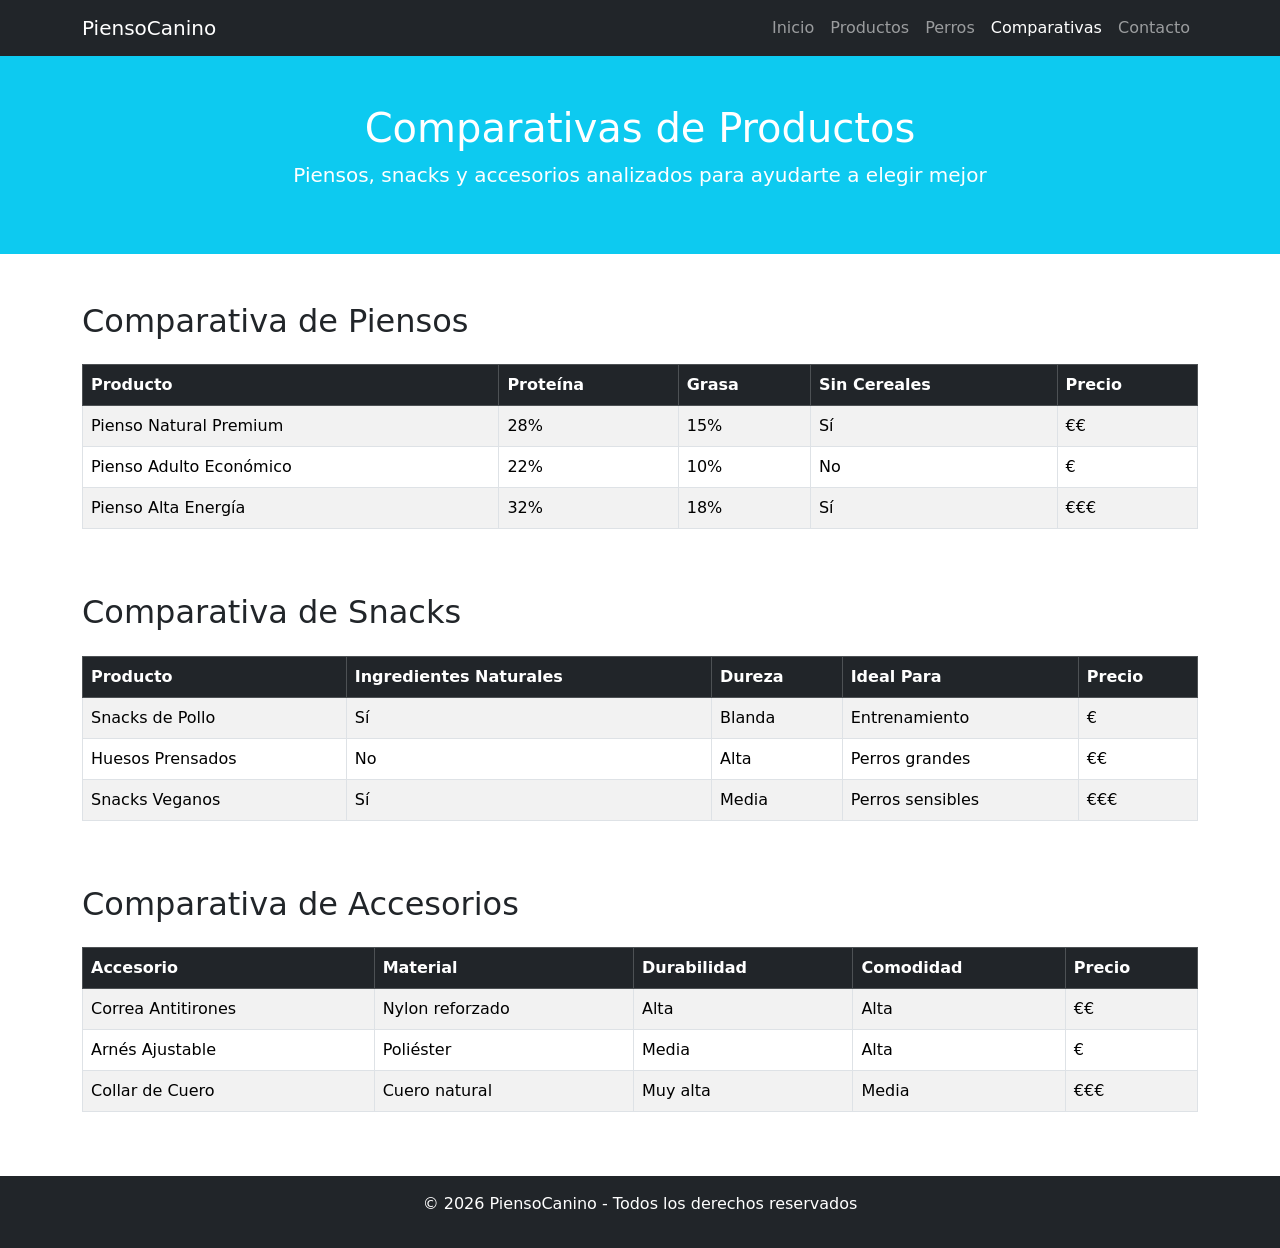
==== comparativas.html @ 204afc9a "Primer commit: estructura inicial del sitio web" ====
<!DOCTYPE html>
<html lang="es">
<head>
    <meta charset="UTF-8">
    <meta name="viewport" content="width=device-width, initial-scale=1">
    <title>PiensoCanino - Comparativas</title>

    <!-- Bootstrap CSS -->
    <link 
        href="https://cdn.jsdelivr.net/npm/bootstrap@5.3.2/dist/css/bootstrap.min.css" 
        rel="stylesheet">

    <!-- Tu CSS -->
    <link rel="stylesheet" href="estilo.css">
</head>

<body>

    <!-- NAVBAR -->
    <nav class="navbar navbar-expand-lg navbar-dark bg-dark">
        <div class="container">
            <a class="navbar-brand" href="index.html">PiensoCanino</a>

            <button class="navbar-toggler" type="button" data-bs-toggle="collapse" 
                    data-bs-target="#navbarNav" aria-controls="navbarNav" 
                    aria-expanded="false" aria-label="Toggle navigation">
                <span class="navbar-toggler-icon"></span>
            </button>

            <div class="collapse navbar-collapse" id="navbarNav">
                <ul class="navbar-nav ms-auto">

                    <li class="nav-item">
                        <a class="nav-link" href="index.html">Inicio</a>
                    </li>

                    <li class="nav-item">
                        <a class="nav-link" href="productos.html">Productos</a>
                    </li>

                    <li class="nav-item">
                        <a class="nav-link" href="perros.html">Perros</a>
                    </li>

                    <li class="nav-item">
                        <a class="nav-link active" href="comparativas.html">Comparativas</a>
                    </li>

                    <li class="nav-item">
                        <a class="nav-link" href="contacto.html">Contacto</a>
                    </li>

                </ul>
            </div>
        </div>
    </nav>

    <!-- HEADER -->
    <header class="bg-info text-white text-center py-5">
        <h1>Comparativas de Productos</h1>
        <p class="lead">Piensos, snacks y accesorios analizados para ayudarte a elegir mejor</p>
    </header>

    <div class="container my-5">

        <!-- COMPARATIVA PIENSOS -->
        <h2 class="mb-4">Comparativa de Piensos</h2>
        <div class="table-responsive mb-5">
            <table class="table table-striped table-bordered">
                <thead class="table-dark">
                    <tr>
                        <th>Producto</th>
                        <th>Proteína</th>
                        <th>Grasa</th>
                        <th>Sin Cereales</th>
                        <th>Precio</th>
                    </tr>
                </thead>
                <tbody>
                    <tr>
                        <td>Pienso Natural Premium</td>
                        <td>28%</td>
                        <td>15%</td>
                        <td>Sí</td>
                        <td>€€</td>
                    </tr>
                    <tr>
                        <td>Pienso Adulto Económico</td>
                        <td>22%</td>
                        <td>10%</td>
                        <td>No</td>
                        <td>€</td>
                    </tr>
                    <tr>
                        <td>Pienso Alta Energía</td>
                        <td>32%</td>
                        <td>18%</td>
                        <td>Sí</td>
                        <td>€€€</td>
                    </tr>
                </tbody>
            </table>
        </div>

        <!-- COMPARATIVA SNACKS -->
        <h2 class="mb-4">Comparativa de Snacks</h2>
        <div class="table-responsive mb-5">
            <table class="table table-striped table-bordered">
                <thead class="table-dark">
                    <tr>
                        <th>Producto</th>
                        <th>Ingredientes Naturales</th>
                        <th>Dureza</th>
                        <th>Ideal Para</th>
                        <th>Precio</th>
                    </tr>
                </thead>
                <tbody>
                    <tr>
                        <td>Snacks de Pollo</td>
                        <td>Sí</td>
                        <td>Blanda</td>
                        <td>Entrenamiento</td>
                        <td>€</td>
                    </tr>
                    <tr>
                        <td>Huesos Prensados</td>
                        <td>No</td>
                        <td>Alta</td>
                        <td>Perros grandes</td>
                        <td>€€</td>
                    </tr>
                    <tr>
                        <td>Snacks Veganos</td>
                        <td>Sí</td>
                        <td>Media</td>
                        <td>Perros sensibles</td>
                        <td>€€€</td>
                    </tr>
                </tbody>
            </table>
        </div>

        <!-- COMPARATIVA ACCESORIOS -->
        <h2 class="mb-4">Comparativa de Accesorios</h2>
        <div class="table-responsive mb-5">
            <table class="table table-striped table-bordered">
                <thead class="table-dark">
                    <tr>
                        <th>Accesorio</th>
                        <th>Material</th>
                        <th>Durabilidad</th>
                        <th>Comodidad</th>
                        <th>Precio</th>
                    </tr>
                </thead>
                <tbody>
                    <tr>
                        <td>Correa Antitirones</td>
                        <td>Nylon reforzado</td>
                        <td>Alta</td>
                        <td>Alta</td>
                        <td>€€</td>
                    </tr>
                    <tr>
                        <td>Arnés Ajustable</td>
                        <td>Poliéster</td>
                        <td>Media</td>
                        <td>Alta</td>
                        <td>€</td>
                    </tr>
                    <tr>
                        <td>Collar de Cuero</td>
                        <td>Cuero natural</td>
                        <td>Muy alta</td>
                        <td>Media</td>
                        <td>€€€</td>
                    </tr>
                </tbody>
            </table>
        </div>

    </div>

    <!-- FOOTER -->
    <footer class="bg-dark text-white text-center py-3">
        <p>© 2026 PiensoCanino - Todos los derechos reservados</p>
    </footer>

    <!-- Bootstrap JS -->
    <script 
        src="https://cdn.jsdelivr.net/npm/bootstrap@5.3.2/dist/js/bootstrap.bundle.min.js">
    </script>

</body>
</html>
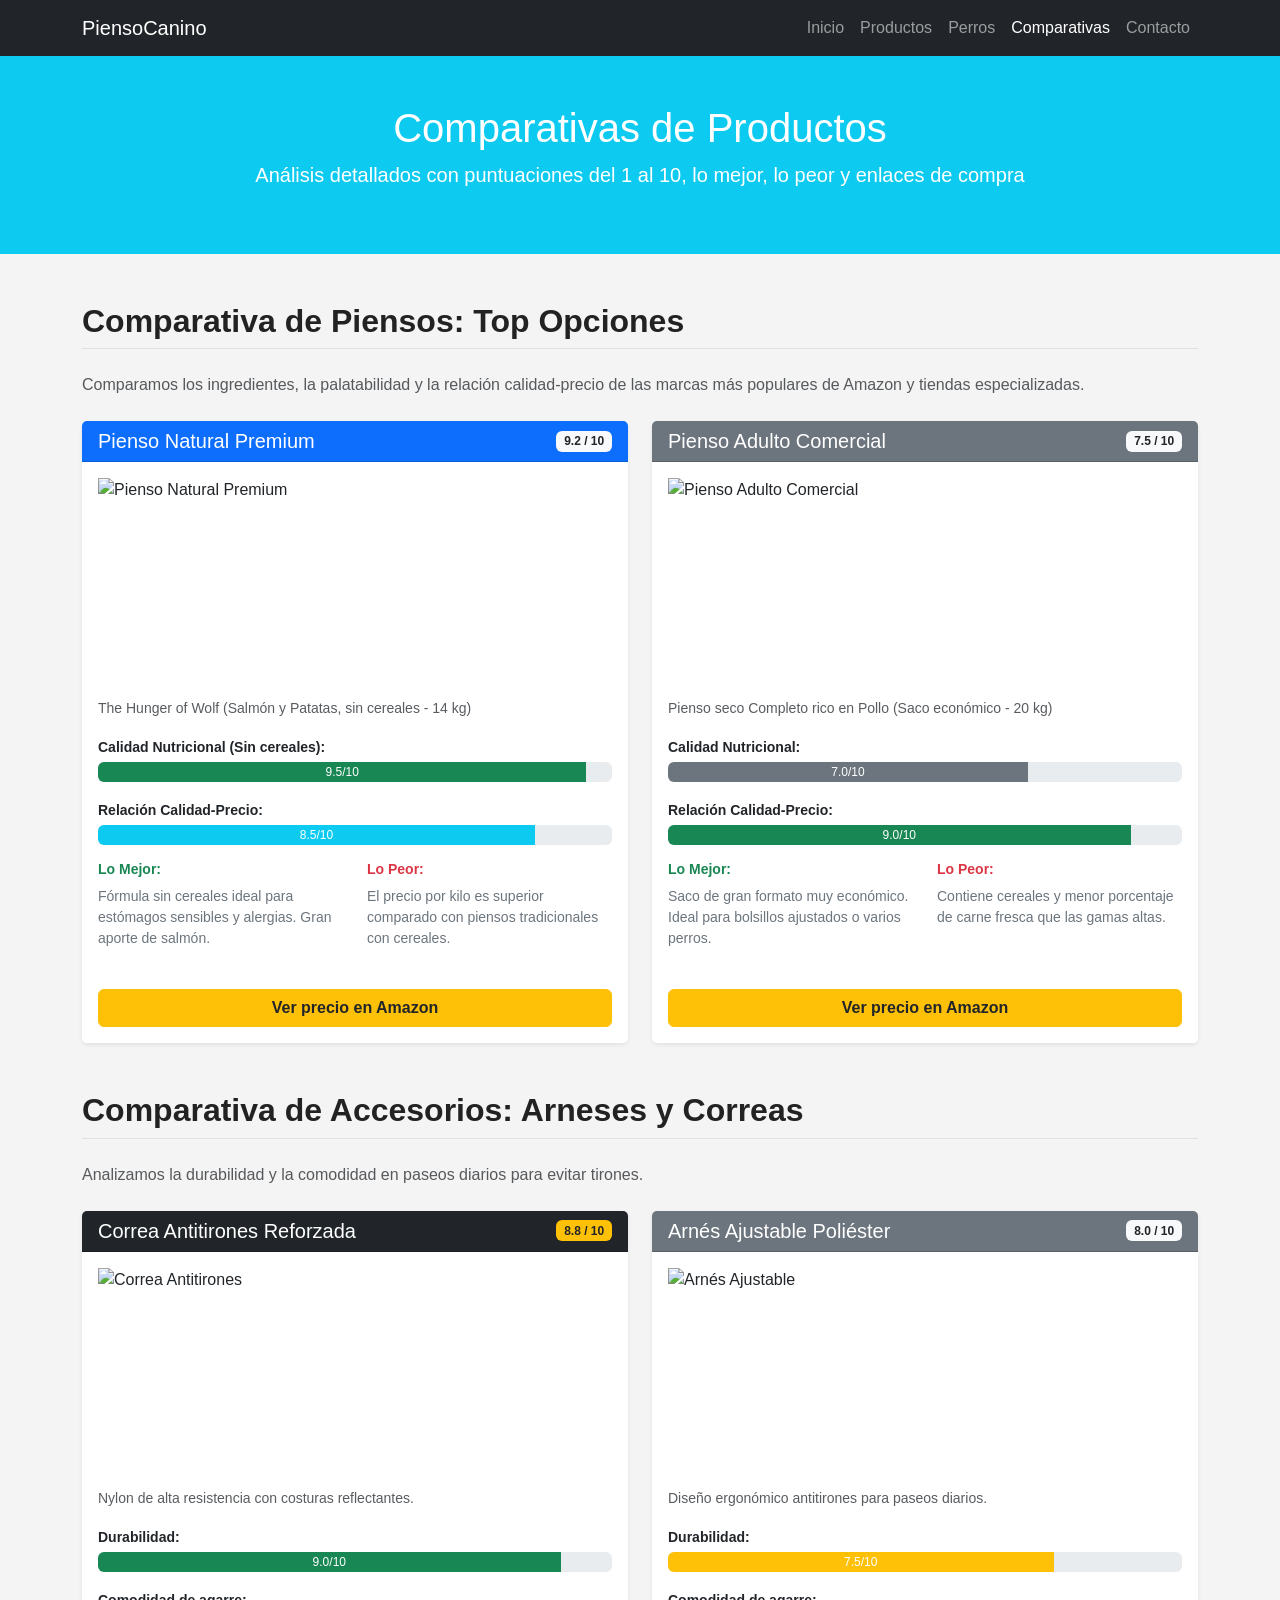
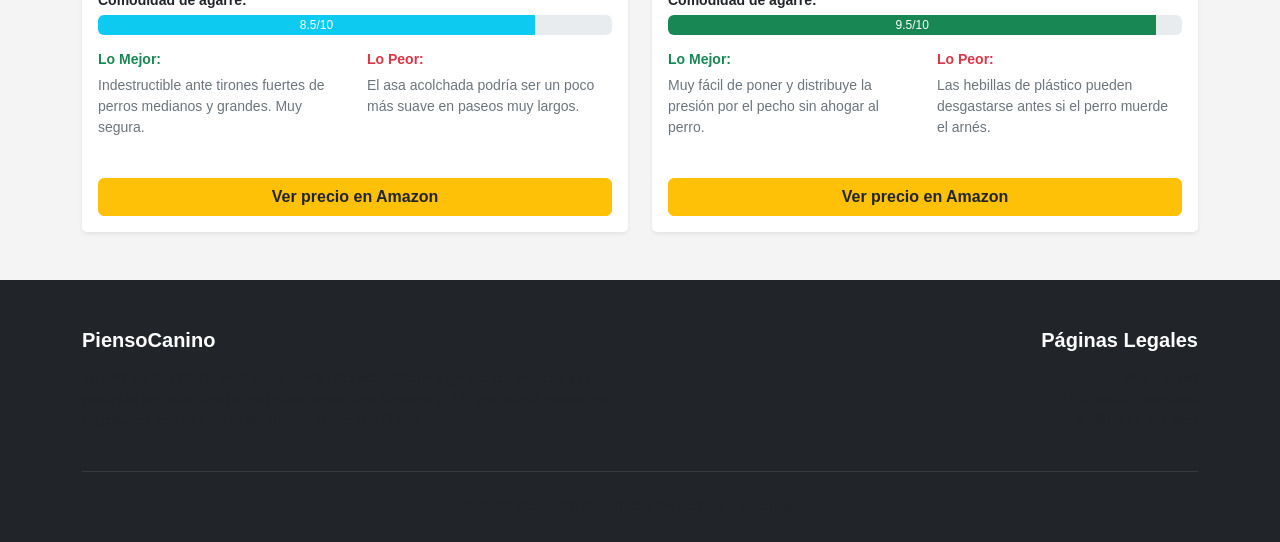
==== commit 0ec72e2f: "Añadimos nuevas cards" ====
--- a/comparativas.html
+++ b/comparativas.html
@@ -6,12 +6,17 @@
     <title>PiensoCanino - Comparativas</title>
 
     <!-- Bootstrap CSS -->
-    <link 
-        href="https://cdn.jsdelivr.net/npm/bootstrap@5.3.2/dist/css/bootstrap.min.css" 
-        rel="stylesheet">
-
-    <!-- Tu CSS -->
-    <link rel="stylesheet" href="estilo.css">
+    <link href="https://cdn.jsdelivr.net/npm/bootstrap@5.0.2/dist/css/bootstrap.min.css" 
+    rel="stylesheet" 
+    integrity="sha384-EVSTQN3/azprG1Anm3QDgpJLIm9Nao0Yz1ztcQTwFspd3yD65VohhpuuCOmLASjC" 
+    crossorigin="anonymous">
+
+    <!-- Bootstrap Icons -->
+    <link rel="stylesheet" href="https://cdn.jsdelivr.net/npm/bootstrap-icons@1.13.1/font/bootstrap-icons.min.css">
+
+    <!-- CSS personalizado -->
+    <link rel="stylesheet" href="estilos.css">
+</head>
 </head>
 
 <body>
@@ -29,27 +34,21 @@
 
             <div class="collapse navbar-collapse" id="navbarNav">
                 <ul class="navbar-nav ms-auto">
-
                     <li class="nav-item">
                         <a class="nav-link" href="index.html">Inicio</a>
                     </li>
-
                     <li class="nav-item">
                         <a class="nav-link" href="productos.html">Productos</a>
                     </li>
-
                     <li class="nav-item">
                         <a class="nav-link" href="perros.html">Perros</a>
                     </li>
-
                     <li class="nav-item">
                         <a class="nav-link active" href="comparativas.html">Comparativas</a>
                     </li>
-
                     <li class="nav-item">
                         <a class="nav-link" href="contacto.html">Contacto</a>
                     </li>
-
                 </ul>
             </div>
         </div>
@@ -58,139 +57,247 @@
     <!-- HEADER -->
     <header class="bg-info text-white text-center py-5">
         <h1>Comparativas de Productos</h1>
-        <p class="lead">Piensos, snacks y accesorios analizados para ayudarte a elegir mejor</p>
+        <p class="lead">Análisis detallados con puntuaciones del 1 al 10, lo mejor, lo peor y enlaces de compra</p>
     </header>
 
-    <div class="container my-5">
-
-        <!-- COMPARATIVA PIENSOS -->
-        <h2 class="mb-4">Comparativa de Piensos</h2>
-        <div class="table-responsive mb-5">
-            <table class="table table-striped table-bordered">
-                <thead class="table-dark">
-                    <tr>
-                        <th>Producto</th>
-                        <th>Proteína</th>
-                        <th>Grasa</th>
-                        <th>Sin Cereales</th>
-                        <th>Precio</th>
-                    </tr>
-                </thead>
-                <tbody>
-                    <tr>
-                        <td>Pienso Natural Premium</td>
-                        <td>28%</td>
-                        <td>15%</td>
-                        <td>Sí</td>
-                        <td>€€</td>
-                    </tr>
-                    <tr>
-                        <td>Pienso Adulto Económico</td>
-                        <td>22%</td>
-                        <td>10%</td>
-                        <td>No</td>
-                        <td>€</td>
-                    </tr>
-                    <tr>
-                        <td>Pienso Alta Energía</td>
-                        <td>32%</td>
-                        <td>18%</td>
-                        <td>Sí</td>
-                        <td>€€€</td>
-                    </tr>
-                </tbody>
-            </table>
+    <main class="container my-5">
+
+        <!-- ========================================== -->
+        <!-- SECCIÓN 1: COMPARATIVA DE PIENSOS           -->
+        <!-- ========================================== -->
+        <section class="mb-5">
+            <h2 class="mb-4 border-bottom pb-2">Comparativa de Piensos: Top Opciones</h2>
+            <p class="text-muted mb-4">Comparamos los ingredientes, la palatabilidad y la relación calidad-precio de las marcas más populares de Amazon y tiendas especializadas.</p>
+
+            <div class="row g-4">
+                
+                <!-- PRODUCTO 1 -->
+                <div class="col-lg-6">
+                    <div class="card h-100 shadow-sm border-primary">
+                        <div class="card-header bg-primary text-white d-flex justify-content-between align-items-center">
+                            <h5 class="mb-0">Pienso Natural Premium</h5>
+                            <span class="badge bg-light text-dark">9.2 / 10</span>
+                        </div>
+                        
+                        <!-- IMAGEN DEL PRODUCTO -->
+                        <img src="https://m.media-amazon.com/images/W/BW_MEDIAX_AVIF_MEASUREMENT_1306696-T1/images/I/71hz6jNyUwL.jpg" 
+                             class="card-img-top p-3" 
+                             alt="Pienso Natural Premium" 
+                             style="height: 220px; object-fit: contain;">
+
+                        <div class="card-body">
+                            <p class="text-muted small">The Hunger of Wolf (Salmón y Patatas, sin cereales - 14 kg)</p>
+                            
+                            <!-- Barra de Puntuación 1 -->
+                            <label class="form-label small fw-bold mb-1">Calidad Nutricional (Sin cereales):</label>
+                            <div class="progress mb-3" style="height: 20px;">
+                                <div class="progress-bar bg-success" role="progressbar" style="width: 95%;" aria-valuenow="9.5" aria-valuemin="0" aria-valuemax="10">9.5/10</div>
+                            </div>
+
+                            <!-- Barra de Puntuación 2 -->
+                            <label class="form-label small fw-bold mb-1">Relación Calidad-Precio:</label>
+                            <div class="progress mb-3" style="height: 20px;">
+                                <div class="progress-bar bg-info" role="progressbar" style="width: 85%;" aria-valuenow="8.5" aria-valuemin="0" aria-valuemax="10">8.5/10</div>
+                            </div>
+
+                            <!-- Lo mejor y lo peor -->
+                            <div class="row mt-3">
+                                <div class="col-md-6">
+                                    <h6 class="text-success fw-bold small">Lo Mejor:</h6>
+                                    <p class="small text-secondary">Fórmula sin cereales ideal para estómagos sensibles y alergias. Gran aporte de salmón.</p>
+                                </div>
+                                <div class="col-md-6">
+                                    <h6 class="text-danger fw-bold small">Lo Peor:</h6>
+                                    <p class="small text-secondary">El precio por kilo es superior comparado con piensos tradicionales con cereales.</p>
+                                </div>
+                            </div>
+                        </div>
+                        <div class="card-footer bg-white border-0 pb-3">
+                            <a href="https://amzn.to/4iUQdKy" target="_blank" rel="nofollow noopener" class="btn btn-warning w-100 fw-bold text-dark">Ver precio en Amazon</a>
+                        </div>
+                    </div>
+                </div>
+
+                <!-- PRODUCTO 2 -->
+                <div class="col-lg-6">
+                    <div class="card h-100 shadow-sm">
+                        <div class="card-header bg-secondary text-white d-flex justify-content-between align-items-center">
+                            <h5 class="mb-0">Pienso Adulto Comercial</h5>
+                            <span class="badge bg-light text-dark">7.5 / 10</span>
+                        </div>
+                        
+                        <!-- IMAGEN DEL PRODUCTO -->
+                        <img src="https://m.media-amazon.com/images/W/BW_MEDIAX_AVIF_MEASUREMENT_1306696-T1/images/I/71cfSk3klZL.jpg" 
+                             class="card-img-top p-3" 
+                             alt="Pienso Adulto Comercial" 
+                             style="height: 220px; object-fit: contain;">
+
+                        <div class="card-body">
+                            <p class="text-muted small">Pienso seco Completo rico en Pollo (Saco económico - 20 kg)</p>
+                            
+                            <!-- Barra de Puntuación 1 -->
+                            <label class="form-label small fw-bold mb-1">Calidad Nutricional:</label>
+                            <div class="progress mb-3" style="height: 20px;">
+                                <div class="progress-bar bg-secondary" role="progressbar" style="width: 70%;" aria-valuenow="7" aria-valuemin="0" aria-valuemax="10">7.0/10</div>
+                            </div>
+
+                            <!-- Barra de Puntuación 2 -->
+                            <label class="form-label small fw-bold mb-1">Relación Calidad-Precio:</label>
+                            <div class="progress mb-3" style="height: 20px;">
+                                <div class="progress-bar bg-success" role="progressbar" style="width: 90%;" aria-valuenow="9" aria-valuemin="0" aria-valuemax="10">9.0/10</div>
+                            </div>
+
+                            <!-- Lo mejor y lo peor -->
+                            <div class="row mt-3">
+                                <div class="col-md-6">
+                                    <h6 class="text-success fw-bold small">Lo Mejor:</h6>
+                                    <p class="small text-secondary">Saco de gran formato muy económico. Ideal para bolsillos ajustados o varios perros.</p>
+                                </div>
+                                <div class="col-md-6">
+                                    <h6 class="text-danger fw-bold small">Lo Peor:</h6>
+                                    <p class="small text-secondary">Contiene cereales y menor porcentaje de carne fresca que las gamas altas.</p>
+                                </div>
+                            </div>
+                        </div>
+                        <div class="card-footer bg-white border-0 pb-3">
+                            <a href="https://amzn.to/3TccFEJ" target="_blank" rel="nofollow noopener" class="btn btn-warning w-100 fw-bold text-dark">Ver precio en Amazon</a>
+                        </div>
+                    </div>
+                </div>
+
+            </div>
+        </section>
+
+        <!-- ========================================== -->
+        <!-- SECCIÓN 2: COMPARATIVA DE ACCESORIOS        -->
+        <!-- ========================================== -->
+        <section class="mb-5">
+            <h2 class="mb-4 border-bottom pb-2">Comparativa de Accesorios: Arneses y Correas</h2>
+            <p class="text-muted mb-4">Analizamos la durabilidad y la comodidad en paseos diarios para evitar tirones.</p>
+
+            <div class="row g-4">
+                
+                <!-- ACCESORIO 1 -->
+                <div class="col-lg-6">
+                    <div class="card h-100 shadow-sm">
+                        <div class="card-header bg-dark text-white d-flex justify-content-between align-items-center">
+                            <h5 class="mb-0">Correa Antitirones Reforzada</h5>
+                            <span class="badge bg-warning text-dark">8.8 / 10</span>
+                        </div>
+                        
+                        <!-- IMAGEN DEL PRODUCTO -->
+                        <img src="img/producto3.jpg" 
+                             class="card-img-top p-3" 
+                             alt="Correa Antitirones" 
+                             style="height: 220px; object-fit: contain;">
+
+                        <div class="card-body">
+                            <p class="text-muted small">Nylon de alta resistencia con costuras reflectantes.</p>
+                            
+                            <label class="form-label small fw-bold mb-1">Durabilidad:</label>
+                            <div class="progress mb-3" style="height: 20px;">
+                                <div class="progress-bar bg-success" role="progressbar" style="width: 90%;" aria-valuenow="9" aria-valuemin="0" aria-valuemax="10">9.0/10</div>
+                            </div>
+
+                            <label class="form-label small fw-bold mb-1">Comodidad de agarre:</label>
+                            <div class="progress mb-3" style="height: 20px;">
+                                <div class="progress-bar bg-info" role="progressbar" style="width: 85%;" aria-valuenow="8.5" aria-valuemin="0" aria-valuemax="10">8.5/10</div>
+                            </div>
+
+                            <div class="row mt-3">
+                                <div class="col-md-6">
+                                    <h6 class="text-success fw-bold small">Lo Mejor:</h6>
+                                    <p class="small text-secondary">Indestructible ante tirones fuertes de perros medianos y grandes. Muy segura.</p>
+                                </div>
+                                <div class="col-md-6">
+                                    <h6 class="text-danger fw-bold small">Lo Peor:</h6>
+                                    <p class="small text-secondary">El asa acolchada podría ser un poco más suave en paseos muy largos.</p>
+                                </div>
+                            </div>
+                        </div>
+                        <div class="card-footer bg-white border-0 pb-3">
+                            <a href="#" target="_blank" rel="nofollow noopener" class="btn btn-warning w-100 fw-bold text-dark">Ver precio en Amazon</a>
+                        </div>
+                    </div>
+                </div>
+
+                <!-- ACCESORIO 2 -->
+                <div class="col-lg-6">
+                    <div class="card h-100 shadow-sm">
+                        <div class="card-header bg-secondary text-white d-flex justify-content-between align-items-center">
+                            <h5 class="mb-0">Arnés Ajustable Poliéster</h5>
+                            <span class="badge bg-light text-dark">8.0 / 10</span>
+                        </div>
+                        
+                        <!-- IMAGEN DEL PRODUCTO -->
+                        <img src="img/arnes.jpg" 
+                             class="card-img-top p-3" 
+                             alt="Arnés Ajustable" 
+                             style="height: 220px; object-fit: contain;">
+
+                        <div class="card-body">
+                            <p class="text-muted small">Diseño ergonómico antitirones para paseos diarios.</p>
+                            
+                            <label class="form-label small fw-bold mb-1">Durabilidad:</label>
+                            <div class="progress mb-3" style="height: 20px;">
+                                <div class="progress-bar bg-warning" role="progressbar" style="width: 75%;" aria-valuenow="7.5" aria-valuemin="0" aria-valuemax="10">7.5/10</div>
+                            </div>
+
+                            <label class="form-label small fw-bold mb-1">Comodidad de agarre:</label>
+                            <div class="progress mb-3" style="height: 20px;">
+                                <div class="progress-bar bg-success" role="progressbar" style="width: 95%;" aria-valuenow="9.5" aria-valuemin="0" aria-valuemax="10">9.5/10</div>
+                            </div>
+
+                            <div class="row mt-3">
+                                <div class="col-md-6">
+                                    <h6 class="text-success fw-bold small">Lo Mejor:</h6>
+                                    <p class="small text-secondary">Muy fácil de poner y distribuye la presión por el pecho sin ahogar al perro.</p>
+                                </div>
+                                <div class="col-md-6">
+                                    <h6 class="text-danger fw-bold small">Lo Peor:</h6>
+                                    <p class="small text-secondary">Las hebillas de plástico pueden desgastarse antes si el perro muerde el arnés.</p>
+                                </div>
+                            </div>
+                        </div>
+                        <div class="card-footer bg-white border-0 pb-3">
+                            <a href="#" target="_blank" rel="nofollow noopener" class="btn btn-warning w-100 fw-bold text-dark">Ver precio en Amazon</a>
+                        </div>
+                    </div>
+                </div>
+
+            </div>
+        </section>
+
+    </main>
+
+    <!-- FOOTER CON AVISO LEGAL OBLIGATORIO DE AMAZON -->
+    <footer class="bg-dark text-white pt-5 pb-4">
+        <div class="container">
+            <div class="row g-4">
+                <div class="col-md-6 text-center text-md-start">
+                    <h5 class="fw-bold text-white mb-3">PiensoCanino</h5>
+                    <p class="small text-muted mb-3">
+                        En calidad de Afiliado de Amazon, este sitio web obtiene ingresos por las compras adscritas que cumplen los requisitos aplicables. Amazon y el logotipo de Amazon son marcas comerciales de Amazon.com, Inc. o sus filiales.
+                    </p>
+                </div>
+                <div class="col-md-6 text-center text-md-end">
+                    <h5 class="fw-bold text-white mb-3">Páginas Legales</h5>
+                    <ul class="list-unstyled small">
+                        <li><a href="aviso-legal.html" class="text-muted text-decoration-none">Aviso Legal</a></li>
+                        <li><a href="politica-privacidad.html" class="text-muted text-decoration-none">Política de Privacidad</a></li>
+                        <li><a href="politica-cookies.html" class="text-muted text-decoration-none">Política de Cookies</a></li>
+                    </ul>
+                </div>
+            </div>
+            <hr class="my-4 border-secondary">
+            <div class="text-center small text-muted">
+                <p class="mb-0">&copy; 2026 PiensoCanino. Todos los derechos reservados.</p>
+            </div>
         </div>
-
-        <!-- COMPARATIVA SNACKS -->
-        <h2 class="mb-4">Comparativa de Snacks</h2>
-        <div class="table-responsive mb-5">
-            <table class="table table-striped table-bordered">
-                <thead class="table-dark">
-                    <tr>
-                        <th>Producto</th>
-                        <th>Ingredientes Naturales</th>
-                        <th>Dureza</th>
-                        <th>Ideal Para</th>
-                        <th>Precio</th>
-                    </tr>
-                </thead>
-                <tbody>
-                    <tr>
-                        <td>Snacks de Pollo</td>
-                        <td>Sí</td>
-                        <td>Blanda</td>
-                        <td>Entrenamiento</td>
-                        <td>€</td>
-                    </tr>
-                    <tr>
-                        <td>Huesos Prensados</td>
-                        <td>No</td>
-                        <td>Alta</td>
-                        <td>Perros grandes</td>
-                        <td>€€</td>
-                    </tr>
-                    <tr>
-                        <td>Snacks Veganos</td>
-                        <td>Sí</td>
-                        <td>Media</td>
-                        <td>Perros sensibles</td>
-                        <td>€€€</td>
-                    </tr>
-                </tbody>
-            </table>
-        </div>
-
-        <!-- COMPARATIVA ACCESORIOS -->
-        <h2 class="mb-4">Comparativa de Accesorios</h2>
-        <div class="table-responsive mb-5">
-            <table class="table table-striped table-bordered">
-                <thead class="table-dark">
-                    <tr>
-                        <th>Accesorio</th>
-                        <th>Material</th>
-                        <th>Durabilidad</th>
-                        <th>Comodidad</th>
-                        <th>Precio</th>
-                    </tr>
-                </thead>
-                <tbody>
-                    <tr>
-                        <td>Correa Antitirones</td>
-                        <td>Nylon reforzado</td>
-                        <td>Alta</td>
-                        <td>Alta</td>
-                        <td>€€</td>
-                    </tr>
-                    <tr>
-                        <td>Arnés Ajustable</td>
-                        <td>Poliéster</td>
-                        <td>Media</td>
-                        <td>Alta</td>
-                        <td>€</td>
-                    </tr>
-                    <tr>
-                        <td>Collar de Cuero</td>
-                        <td>Cuero natural</td>
-                        <td>Muy alta</td>
-                        <td>Media</td>
-                        <td>€€€</td>
-                    </tr>
-                </tbody>
-            </table>
-        </div>
-
-    </div>
-
-    <!-- FOOTER -->
-    <footer class="bg-dark text-white text-center py-3">
-        <p>© 2026 PiensoCanino - Todos los derechos reservados</p>
     </footer>
 
     <!-- Bootstrap JS -->
-    <script 
-        src="https://cdn.jsdelivr.net/npm/bootstrap@5.3.2/dist/js/bootstrap.bundle.min.js">
-    </script>
+    <script src="https://cdn.jsdelivr.net/npm/bootstrap@5.3.2/dist/js/bootstrap.bundle.min.js"></script>
 
 </body>
 </html>
--- a/estilos.css
+++ b/estilos.css
@@ -0,0 +1,121 @@
+/* ------------------------------
+   ESTILOS GENERALES
+--------------------------------*/
+body {
+    font-family: Arial, sans-serif;
+    background: #f4f4f4;
+    color: #333;
+}
+
+img {
+    max-width: 100%;
+    height: auto;
+}
+
+html {
+    scroll-behavior: smooth;
+}
+
+section {
+    scroll-margin-top: 90px;
+}
+
+/* ------------------------------
+   HERO
+--------------------------------*/
+.hero {
+    min-height: 90vh;
+    background: url("img/istockphoto-467923438-612x612.jpeg") center center;
+    background-size: cover;
+    background-repeat: no-repeat;
+    display: flex;
+    align-items: center;
+    position: relative;
+}
+
+.hero::before {
+    content: "";
+    position: absolute;
+    inset: 0;
+    background: rgba(0, 0, 0, .45);
+}
+
+.hero .container {
+    position: relative;
+    z-index: 2;
+}
+
+.hero h1 {
+    text-shadow: 2px 2px 8px rgba(0, 0, 0, .5);
+}
+
+.hero p {
+    text-shadow: 1px 1px 5px rgba(0, 0, 0, .5);
+}
+
+/* ------------------------------
+   TITULOS DE SECCION
+--------------------------------*/
+section h2 {
+    font-weight: bold;
+    color: #222;
+}
+
+/* ------------------------------
+   PRODUCTOS DESTACADOS
+--------------------------------*/
+.card {
+    border: none;
+    transition: transform .2s ease, box-shadow .2s ease;
+}
+
+.card:hover {
+    transform: translateY(-5px);
+    box-shadow: 0 10px 25px rgba(0,0,0,.15);
+}
+
+.card-title {
+    font-weight: bold;
+    color: #222;
+}
+
+/* ------------------------------
+   SERVICIOS / ICONOS
+--------------------------------*/
+#servicios i,
+#elegirnos i {
+    color: #0d6efd;
+    transition: transform .2s ease;
+}
+
+#servicios i:hover,
+#elegirnos i:hover {
+    transform: scale(1.15);
+}
+
+/* ------------------------------
+   TESTIMONIOS
+--------------------------------*/
+#testimonios .p-4 {
+    background: #fff;
+    border-left: 4px solid #0d6efd;
+    transition: transform .2s ease;
+}
+
+#testimonios .p-4:hover {
+    transform: translateY(-5px);
+}
+
+/* ------------------------------
+   FOOTER
+--------------------------------*/
+footer {
+    text-align: center;
+    background: #111;
+    color: #eee;
+}
+
+footer p {
+    margin: 0;
+    font-size: 0.9rem;
+}
